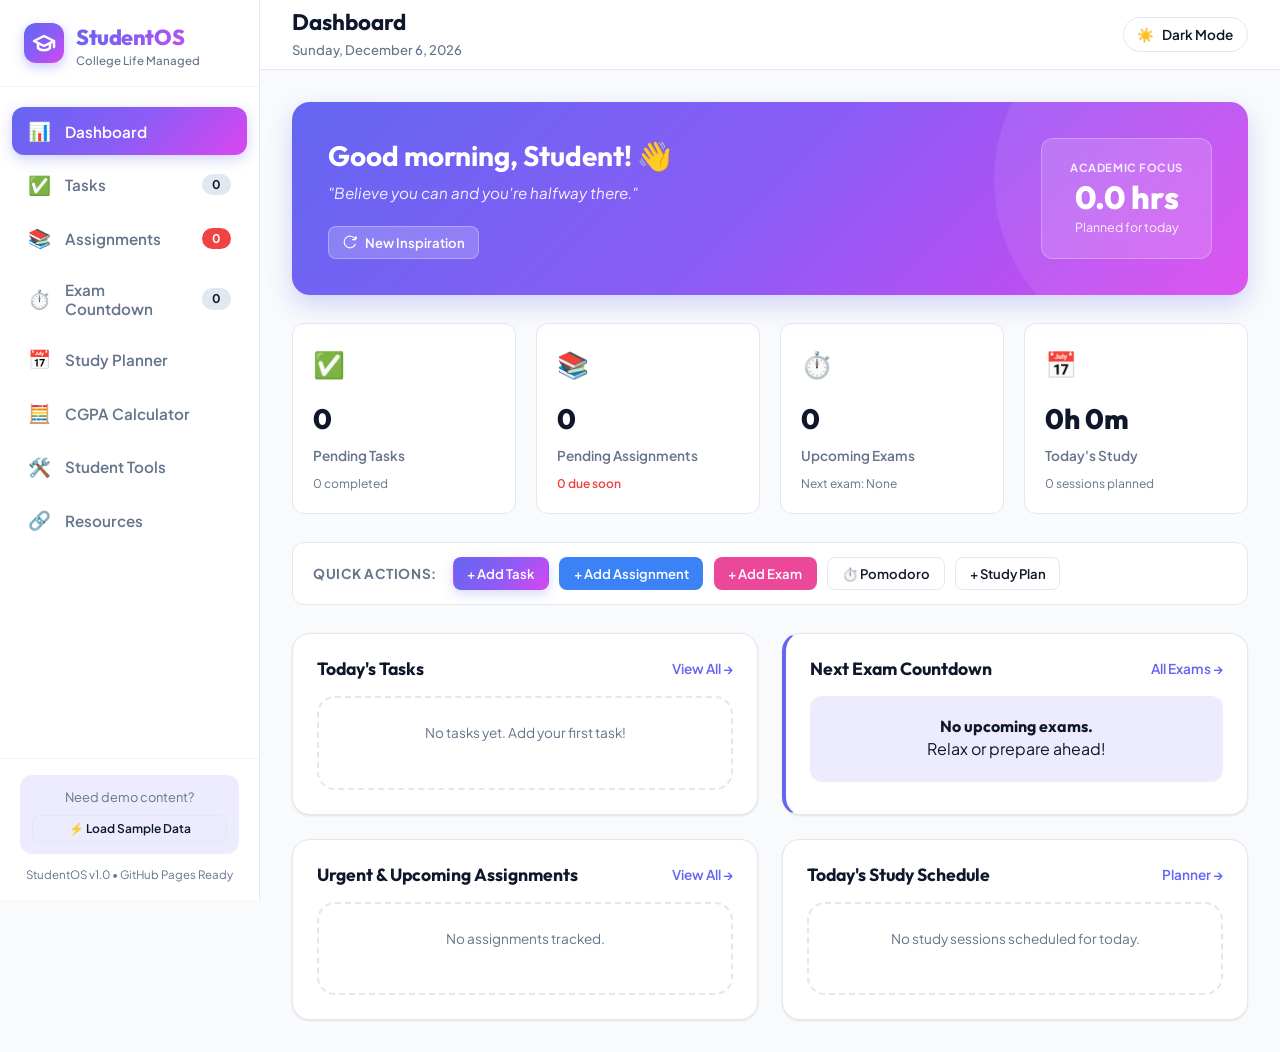
==== index.html @ 9b98b6c8 "Initial commit of StudentOS static app" ====
<!DOCTYPE html>
<html lang="en" data-theme="light">
<head>
  <meta charset="UTF-8">
  <meta name="viewport" content="width=device-width, initial-scale=1.0">
  <title>StudentOS | Your college life, organized.</title>
  <meta name="description" content="StudentOS is a complete, 100% frontend student utility app to manage tasks, assignments, exams, study schedules, CGPA, notes, and study resources.">
  <!-- Google Fonts -->
  <link rel="preconnect" href="https://fonts.googleapis.com">
  <link rel="preconnect" href="https://fonts.gstatic.com" crossorigin>
  <link href="https://fonts.googleapis.com/css2?family=Plus+Jakarta+Sans:wght@400;500;600;700;800&family=Outfit:wght@500;600;700;800&display=swap" rel="stylesheet">
  <!-- Main Stylesheet -->
  <link rel="stylesheet" href="style.css">
</head>
<body>
  <div class="app-container">
    <!-- Sidebar Navigation -->
    <aside class="sidebar" id="sidebar">
      <div class="sidebar-header">
        <div class="brand">
          <div class="brand-icon">
            <svg width="24" height="24" viewBox="0 0 24 24" fill="none" stroke="currentColor" stroke-width="2.5" stroke-linecap="round" stroke-linejoin="round">
              <path d="M22 10v6M2 10l10-5 10 5-10 5z"/>
              <path d="M6 12v5c3 3 9 3 12 0v-5"/>
            </svg>
          </div>
          <div class="brand-text">
            <span class="brand-name">StudentOS</span>
            <span class="brand-tagline">College Life Managed</span>
          </div>
        </div>
        <button class="mobile-close-btn" id="sidebarCloseBtn" aria-label="Close Sidebar">
          <svg width="20" height="20" viewBox="0 0 24 24" fill="none" stroke="currentColor" stroke-width="2">
            <line x1="18" y1="6" x2="6" y2="18"></line>
            <line x1="6" y1="6" x2="18" y2="18"></line>
          </svg>
        </button>
      </div>

      <nav class="sidebar-nav">
        <ul>
          <li>
            <button class="nav-item active" data-view="dashboard">
              <span class="nav-icon">📊</span>
              <span class="nav-label">Dashboard</span>
            </button>
          </li>
          <li>
            <button class="nav-item" data-view="tasks">
              <span class="nav-icon">✅</span>
              <span class="nav-label">Tasks</span>
              <span class="badge nav-badge" id="navTaskBadge">0</span>
            </button>
          </li>
          <li>
            <button class="nav-item" data-view="assignments">
              <span class="nav-icon">📚</span>
              <span class="nav-label">Assignments</span>
              <span class="badge nav-badge alert" id="navAssignmentBadge">0</span>
            </button>
          </li>
          <li>
            <button class="nav-item" data-view="exams">
              <span class="nav-icon">⏱️</span>
              <span class="nav-label">Exam Countdown</span>
              <span class="badge nav-badge" id="navExamBadge">0</span>
            </button>
          </li>
          <li>
            <button class="nav-item" data-view="planner">
              <span class="nav-icon">📅</span>
              <span class="nav-label">Study Planner</span>
            </button>
          </li>
          <li>
            <button class="nav-item" data-view="cgpa">
              <span class="nav-icon">🧮</span>
              <span class="nav-label">CGPA Calculator</span>
            </button>
          </li>
          <li>
            <button class="nav-item" data-view="tools">
              <span class="nav-icon">🛠️</span>
              <span class="nav-label">Student Tools</span>
            </button>
          </li>
          <li>
            <button class="nav-item" data-view="resources">
              <span class="nav-icon">🔗</span>
              <span class="nav-label">Resources</span>
            </button>
          </li>
        </ul>
      </nav>

      <div class="sidebar-footer">
        <div class="sample-data-box">
          <span>Need demo content?</span>
          <button class="btn btn-xs btn-outline" id="loadDemoBtn">⚡ Load Sample Data</button>
        </div>
        <div class="app-version">
          <span>StudentOS v1.0 • GitHub Pages Ready</span>
        </div>
      </div>
    </aside>

    <!-- Main Content Area -->
    <div class="main-wrapper">
      <!-- Top Bar -->
      <header class="topbar">
        <div class="topbar-left">
          <button class="hamburger-btn" id="hamburgerBtn" aria-label="Open Navigation Menu">
            <svg width="24" height="24" viewBox="0 0 24 24" fill="none" stroke="currentColor" stroke-width="2">
              <line x1="3" y1="12" x2="21" y2="12"></line>
              <line x1="3" y1="6" x2="21" y2="6"></line>
              <line x1="3" y1="18" x2="21" y2="18"></line>
            </svg>
          </button>
          <div class="page-title-wrap">
            <h1 id="pageTitle">Dashboard</h1>
            <span class="today-date-badge" id="todayDateDisplay">October 7, 2026</span>
          </div>
        </div>

        <div class="topbar-right">
          <button class="theme-toggle-btn" id="themeToggleBtn" aria-label="Toggle Dark Mode" title="Toggle Dark/Light Mode">
            <span class="theme-icon sun-icon">☀️</span>
            <span class="theme-icon moon-icon">🌙</span>
            <span class="theme-text">Dark Mode</span>
          </button>
        </div>
      </header>

      <!-- View Containers -->
      <main class="content-body" id="contentBody">
        
        <!-- SECTION 1: DASHBOARD -->
        <section class="view-section active" id="view-dashboard">
          <!-- Welcome Hero Banner -->
          <div class="hero-banner">
            <div class="hero-content">
              <h2 id="greetingMessage">Welcome back, Student! 👋</h2>
              <p class="hero-quote" id="quoteDisplay">"Education is the most powerful weapon which you can use to change the world."</p>
              <div class="hero-actions">
                <button class="btn btn-sm btn-light-glass" id="nextQuoteBtn">
                  <svg width="14" height="14" viewBox="0 0 24 24" fill="none" stroke="currentColor" stroke-width="2"><path d="M21.5 2v6h-6M21.34 15.57a10 10 0 1 1-.57-8.38l5.67-5.67"/></svg>
                  New Inspiration
                </button>
              </div>
            </div>
            <div class="hero-illustration">
              <div class="hero-card-preview">
                <span class="hero-chip">Academic Focus</span>
                <span class="hero-stat-large" id="heroStudyHours">0.0 hrs</span>
                <span class="hero-subtext">Planned for today</span>
              </div>
            </div>
          </div>

          <!-- Quick Stats Cards -->
          <div class="stats-grid">
            <div class="stat-card" data-target="tasks">
              <div class="stat-icon icon-tasks">✅</div>
              <div class="stat-info">
                <span class="stat-value" id="statPendingTasks">0</span>
                <span class="stat-label">Pending Tasks</span>
              </div>
              <div class="stat-sub" id="statCompletedTasks">0 completed</div>
            </div>

            <div class="stat-card" data-target="assignments">
              <div class="stat-icon icon-assignments">📚</div>
              <div class="stat-info">
                <span class="stat-value" id="statUpcomingAssignments">0</span>
                <span class="stat-label">Pending Assignments</span>
              </div>
              <div class="stat-sub text-alert" id="statDueSoonAssignments">0 due soon</div>
            </div>

            <div class="stat-card" data-target="exams">
              <div class="stat-icon icon-exams">⏱️</div>
              <div class="stat-info">
                <span class="stat-value" id="statUpcomingExams">0</span>
                <span class="stat-label">Upcoming Exams</span>
              </div>
              <div class="stat-sub" id="statNextExamTime">Next exam: None</div>
            </div>

            <div class="stat-card" data-target="planner">
              <div class="stat-icon icon-study">📅</div>
              <div class="stat-info">
                <span class="stat-value" id="statTodayStudyHours">0h 0m</span>
                <span class="stat-label">Today's Study</span>
              </div>
              <div class="stat-sub" id="statSessionCount">0 sessions planned</div>
            </div>
          </div>

          <!-- Quick Actions Bar -->
          <div class="quick-actions-bar">
            <span class="quick-title">Quick Actions:</span>
            <div class="action-buttons-wrap">
              <button class="btn btn-sm btn-primary" onclick="openModal('taskModal')">+ Add Task</button>
              <button class="btn btn-sm btn-secondary" onclick="openModal('assignmentModal')">+ Add Assignment</button>
              <button class="btn btn-sm btn-accent" onclick="openModal('examModal')">+ Add Exam</button>
              <button class="btn btn-sm btn-outline" onclick="switchView('tools')">⏱️ Pomodoro</button>
              <button class="btn btn-sm btn-outline" onclick="switchView('planner')">+ Study Plan</button>
            </div>
          </div>

          <!-- Dashboard Grid -->
          <div class="dashboard-grid">
            <!-- Left Column: Tasks & Assignments -->
            <div class="dashboard-col">
              <!-- Today's Tasks Widget -->
              <div class="card widget-card">
                <div class="card-header">
                  <h3 class="card-title">Today's Tasks</h3>
                  <button class="btn btn-link" onclick="switchView('tasks')">View All →</button>
                </div>
                <div class="card-body">
                  <div class="dash-task-list" id="dashTaskList">
                    <!-- Dynamic -->
                  </div>
                </div>
              </div>

              <!-- Urgent Assignments Widget -->
              <div class="card widget-card">
                <div class="card-header">
                  <h3 class="card-title">Urgent & Upcoming Assignments</h3>
                  <button class="btn btn-link" onclick="switchView('assignments')">View All →</button>
                </div>
                <div class="card-body">
                  <div class="dash-assignment-list" id="dashAssignmentList">
                    <!-- Dynamic -->
                  </div>
                </div>
              </div>
            </div>

            <!-- Right Column: Exams Countdown & Study Schedule -->
            <div class="dashboard-col">
              <!-- Nearest Exam Countdown Widget -->
              <div class="card widget-card highlight-card">
                <div class="card-header">
                  <h3 class="card-title">Next Exam Countdown</h3>
                  <button class="btn btn-link" onclick="switchView('exams')">All Exams →</button>
                </div>
                <div class="card-body">
                  <div id="dashExamCountdownBox" class="dash-countdown-box">
                    <!-- Dynamic -->
                  </div>
                </div>
              </div>

              <!-- Today's Study Timeline Widget -->
              <div class="card widget-card">
                <div class="card-header">
                  <h3 class="card-title">Today's Study Schedule</h3>
                  <button class="btn btn-link" onclick="switchView('planner')">Planner →</button>
                </div>
                <div class="card-body">
                  <div class="dash-planner-list" id="dashPlannerList">
                    <!-- Dynamic -->
                  </div>
                </div>
              </div>
            </div>
          </div>
        </section>


        <!-- SECTION 2: TASK MANAGER -->
        <section class="view-section" id="view-tasks">
          <div class="section-header">
            <div>
              <h2>Task Manager</h2>
              <p class="section-subtitle">Organize and check off your everyday academic duties</p>
            </div>
            <button class="btn btn-primary" onclick="openModal('taskModal')">+ Add New Task</button>
          </div>

          <!-- Controls & Filters -->
          <div class="filter-bar card">
            <div class="filter-group">
              <label>Filter Status:</label>
              <div class="pill-filters" id="taskStatusFilters">
                <button class="filter-btn active" data-filter="all">All</button>
                <button class="filter-btn" data-filter="pending">Pending</button>
                <button class="filter-btn" data-filter="completed">Completed</button>
              </div>
            </div>
            <div class="filter-group">
              <input type="text" id="taskSearchInput" class="form-control" placeholder="Search tasks or subjects...">
            </div>
          </div>

          <!-- Tasks List Container -->
          <div class="tasks-container grid-list" id="tasksList">
            <!-- Dynamic Task Cards -->
          </div>
        </section>


        <!-- SECTION 3: ASSIGNMENT TRACKER -->
        <section class="view-section" id="view-assignments">
          <div class="section-header">
            <div>
              <h2>Assignment Tracker</h2>
              <p class="section-subtitle">Keep track of course projects, lab reports, and homework deadlines</p>
            </div>
            <button class="btn btn-primary" onclick="openModal('assignmentModal')">+ Add Assignment</button>
          </div>

          <!-- Filters -->
          <div class="filter-bar card">
            <div class="filter-group">
              <label>Filter:</label>
              <div class="pill-filters" id="assignmentFilters">
                <button class="filter-btn active" data-filter="all">All</button>
                <button class="filter-btn" data-filter="pending">Pending</button>
                <button class="filter-btn" data-filter="submitted">Submitted</button>
                <button class="filter-btn" data-filter="duesoon">⚡ Due Soon</button>
              </div>
            </div>
          </div>

          <!-- Assignment Cards Container -->
          <div class="assignments-container grid-cards" id="assignmentsList">
            <!-- Dynamic Assignment Cards -->
          </div>
        </section>


        <!-- SECTION 4: EXAM COUNTDOWN -->
        <section class="view-section" id="view-exams">
          <div class="section-header">
            <div>
              <h2>Exam Countdown</h2>
              <p class="section-subtitle">Never miss a test or exam. Live countdowns sorted by nearest date.</p>
            </div>
            <button class="btn btn-primary" onclick="openModal('examModal')">+ Add Exam</button>
          </div>

          <div class="exams-container grid-cards" id="examsList">
            <!-- Dynamic Exam Cards -->
          </div>
        </section>


        <!-- SECTION 5: STUDY PLANNER -->
        <section class="view-section" id="view-planner">
          <div class="section-header">
            <div>
              <h2>Daily Study Planner</h2>
              <p class="section-subtitle">Schedule your daily revision slots and track planned study hours</p>
            </div>
            <button class="btn btn-primary" onclick="openModal('plannerModal')">+ Add Study Session</button>
          </div>

          <!-- Planner Date & Hours Header -->
          <div class="planner-summary-card card">
            <div class="planner-summary-item">
              <span class="summary-label">Target Date:</span>
              <input type="date" id="plannerDateFilter" class="form-control date-picker-input">
            </div>
            <div class="planner-summary-item">
              <span class="summary-label">Today's Planned Study:</span>
              <span class="summary-value highlight-badge" id="plannedHoursDisplay">0.0 Hours</span>
            </div>
          </div>

          <!-- Timeline Container -->
          <div class="card timeline-card">
            <div class="timeline" id="plannerTimeline">
              <!-- Dynamic Study Session Items -->
            </div>
          </div>
        </section>


        <!-- SECTION 6: CGPA CALCULATOR -->
        <section class="view-section" id="view-cgpa">
          <div class="section-header">
            <div>
              <h2>CGPA & GPA Calculator</h2>
              <p class="section-subtitle">Calculate grade points, semester GPA, and cumulative CGPA</p>
            </div>
            <div class="header-actions">
              <button class="btn btn-outline" id="resetCgpaBtn">Reset All</button>
              <button class="btn btn-primary" id="addCourseBtn">+ Add Subject</button>
            </div>
          </div>

          <div class="cgpa-layout">
            <!-- Courses Table Card -->
            <div class="card cgpa-table-card">
              <div class="card-header flex-between">
                <h3>Course Grades & Credits</h3>
                <div class="grading-scale-select">
                  <label for="gradeScaleSelect">Grading System:</label>
                  <select id="gradeScaleSelect" class="form-control form-control-sm">
                    <option value="10">10-Point Scale (O=10, A+=9, A=8, B+=7...)</option>
                    <option value="4">4.0 Scale (A=4, B=3, C=2, D=1, F=0)</option>
                  </select>
                </div>
              </div>
              <div class="table-responsive">
                <table class="cgpa-table" id="cgpaTable">
                  <thead>
                    <tr>
                      <th>Subject / Course Title</th>
                      <th style="width: 120px;">Credits</th>
                      <th style="width: 140px;">Grade</th>
                      <th style="width: 120px;">Grade Points</th>
                      <th style="width: 70px;">Action</th>
                    </tr>
                  </thead>
                  <tbody id="cgpaTableBody">
                    <!-- Dynamic Rows -->
                  </tbody>
                </table>
              </div>
            </div>

            <!-- CGPA Summary Card -->
            <div class="card cgpa-summary-card">
              <h3 class="card-title">Academic Standing</h3>
              
              <div class="cgpa-circle-display">
                <div class="cgpa-val" id="cgpaResultValue">0.00</div>
                <div class="cgpa-scale-text" id="cgpaScaleText">out of 10.0</div>
              </div>

              <div class="cgpa-metrics">
                <div class="metric-box">
                  <span class="metric-label">Total Credits</span>
                  <span class="metric-val" id="cgpaTotalCredits">0</span>
                </div>
                <div class="metric-box">
                  <span class="metric-label">Total Points</span>
                  <span class="metric-val" id="cgpaTotalPoints">0</span>
                </div>
              </div>

              <div class="cgpa-honors" id="cgpaHonorsBadge">
                Status: Enter grades above
              </div>

              <div class="grade-legend">
                <span class="legend-title">Grade Key:</span>
                <p id="gradeLegendText">O: 10, A+: 9, A: 8, B+: 7, B: 6, C: 5, P: 4, F: 0</p>
              </div>
            </div>
          </div>
        </section>


        <!-- SECTION 7: USEFUL STUDENT TOOLS -->
        <section class="view-section" id="view-tools">
          <div class="section-header">
            <div>
              <h2>Useful Student Tools</h2>
              <p class="section-subtitle">Boost your focus and quick math with embedded study helpers</p>
            </div>
          </div>

          <!-- Tools Tabs -->
          <div class="tools-tab-nav">
            <button class="tool-tab-btn active" data-tool="pomodoro">⏱️ Pomodoro Timer</button>
            <button class="tool-tab-btn" data-tool="wordcounter">📝 Word Counter</button>
            <button class="tool-tab-btn" data-tool="calculator">🔢 Percentage Calculator</button>
            <button class="tool-tab-btn" data-tool="notes">📌 Quick Notes</button>
          </div>

          <!-- Tool Panel 1: Pomodoro Timer -->
          <div class="tool-panel active" id="tool-pomodoro">
            <div class="card pomodoro-card">
              <div class="pomodoro-header">
                <div class="pomo-mode-selector">
                  <button class="pomo-mode-btn active" data-mode="work">25m Study</button>
                  <button class="pomo-mode-btn" data-mode="shortBreak">5m Short Break</button>
                  <button class="pomo-mode-btn" data-mode="longBreak">15m Long Break</button>
                </div>
              </div>

              <div class="pomo-timer-display">
                <svg class="pomo-progress-ring" width="240" height="240">
                  <circle class="pomo-ring-bg" cx="120" cy="120" r="100" />
                  <circle class="pomo-ring-fill" id="pomoRingFill" cx="120" cy="120" r="100" />
                </svg>
                <div class="pomo-timer-text">
                  <span class="pomo-time" id="pomoTimeDisplay">25:00</span>
                  <span class="pomo-status-label" id="pomoStatusLabel">Time to focus!</span>
                </div>
              </div>

              <div class="pomo-controls">
                <button class="btn btn-lg btn-primary" id="pomoStartBtn">Start Focus</button>
                <button class="btn btn-lg btn-secondary" id="pomoPauseBtn" disabled>Pause</button>
                <button class="btn btn-lg btn-outline" id="pomoResetBtn">Reset</button>
              </div>

              <div class="pomo-stats">
                <span>Completed Focus Sessions Today: <strong id="pomoSessionsCount">0</strong></span>
              </div>
            </div>
          </div>

          <!-- Tool Panel 2: Word Counter -->
          <div class="tool-panel" id="tool-wordcounter">
            <div class="card wordcounter-card">
              <div class="card-header flex-between">
                <h3>Text & Word Counter</h3>
                <button class="btn btn-xs btn-outline" id="clearTextBtn">Clear Text</button>
              </div>
              <div class="card-body">
                <textarea id="wordCounterInput" class="form-control text-area-large" placeholder="Paste or type your essay, report, or notes here..."></textarea>
                
                <div class="word-stats-grid">
                  <div class="word-stat-box">
                    <span class="num" id="wcWords">0</span>
                    <span class="lbl">Words</span>
                  </div>
                  <div class="word-stat-box">
                    <span class="num" id="wcChars">0</span>
                    <span class="lbl">Characters</span>
                  </div>
                  <div class="word-stat-box">
                    <span class="num" id="wcCharsNoSpace">0</span>
                    <span class="lbl">Chars (no spaces)</span>
                  </div>
                  <div class="word-stat-box">
                    <span class="num" id="wcSentences">0</span>
                    <span class="lbl">Sentences</span>
                  </div>
                  <div class="word-stat-box">
                    <span class="num" id="wcReadingTime">0 min</span>
                    <span class="lbl">Reading Time</span>
                  </div>
                </div>
              </div>
            </div>
          </div>

          <!-- Tool Panel 3: Percentage Calculator -->
          <div class="tool-panel" id="tool-calculator">
            <div class="grid-cards two-col">
              <!-- Marks % Card -->
              <div class="card">
                <h3>Marks Percentage Calculator</h3>
                <p class="text-muted mb-3">Calculate exam scores & grade percentages</p>
                <div class="form-group">
                  <label>Marks Obtained:</label>
                  <input type="number" id="calcMarksObtained" class="form-control" placeholder="e.g. 85">
                </div>
                <div class="form-group">
                  <label>Maximum Marks:</label>
                  <input type="number" id="calcMarksMax" class="form-control" placeholder="e.g. 100">
                </div>
                <div class="calc-result-box" id="calcMarksResult">
                  Percentage: <strong>0.00%</strong>
                </div>
              </div>

              <!-- Simple % of Value -->
              <div class="card">
                <h3>Percentage of a Number</h3>
                <p class="text-muted mb-3">Calculate X% of Y</p>
                <div class="form-group">
                  <label>What is (Percentage %):</label>
                  <input type="number" id="calcSimplePct" class="form-control" placeholder="e.g. 15">
                </div>
                <div class="form-group">
                  <label>Of (Total Value):</label>
                  <input type="number" id="calcSimpleTotal" class="form-control" placeholder="e.g. 200">
                </div>
                <div class="calc-result-box" id="calcSimpleResult">
                  Result: <strong>0.00</strong>
                </div>
              </div>
            </div>
          </div>

          <!-- Tool Panel 4: Quick Notes -->
          <div class="tool-panel" id="tool-notes">
            <div class="section-header">
              <div>
                <h3>Quick Notes</h3>
                <p class="text-muted">Sticky notes auto-saved to LocalStorage</p>
              </div>
              <button class="btn btn-primary" id="addNoteBtn">+ New Note</button>
            </div>
            <div class="notes-grid" id="notesContainer">
              <!-- Dynamic Sticky Notes -->
            </div>
          </div>
        </section>


        <!-- SECTION 8: RESOURCES -->
        <section class="view-section" id="view-resources">
          <div class="section-header">
            <div>
              <h2>Study Resources & Links</h2>
              <p class="section-subtitle">Save textbook links, drive folders, slide decks, and reference sites</p>
            </div>
            <button class="btn btn-primary" onclick="openModal('resourceModal')">+ Save Resource</button>
          </div>

          <div class="resources-container grid-cards" id="resourcesList">
            <!-- Dynamic Resource Cards -->
          </div>
        </section>

      </main>
    </div>
  </div>


  <!-- MODALS -->

  <!-- Modal 1: Add Task -->
  <div class="modal-overlay" id="taskModal">
    <div class="modal-content">
      <div class="modal-header">
        <h3 id="taskModalTitle">Add New Task</h3>
        <button class="modal-close-btn" onclick="closeModal('taskModal')">&times;</button>
      </div>
      <form id="taskForm">
        <input type="hidden" id="taskId">
        <div class="form-group">
          <label for="taskTitle">Task Title *</label>
          <input type="text" id="taskTitle" class="form-control" placeholder="e.g. Read Chapter 4 of Physics" required>
        </div>
        <div class="form-group">
          <label for="taskSubject">Subject / Course *</label>
          <input type="text" id="taskSubject" class="form-control" placeholder="e.g. Physics 101" required>
        </div>
        <div class="form-row">
          <div class="form-group col">
            <label for="taskPriority">Priority</label>
            <select id="taskPriority" class="form-control">
              <option value="Low">Low</option>
              <option value="Medium" selected>Medium</option>
              <option value="High">High</option>
            </select>
          </div>
          <div class="form-group col">
            <label for="taskDueDate">Due Date *</label>
            <input type="date" id="taskDueDate" class="form-control" required>
          </div>
        </div>
        <div class="modal-footer">
          <button type="button" class="btn btn-outline" onclick="closeModal('taskModal')">Cancel</button>
          <button type="submit" class="btn btn-primary">Save Task</button>
        </div>
      </form>
    </div>
  </div>

  <!-- Modal 2: Add Assignment -->
  <div class="modal-overlay" id="assignmentModal">
    <div class="modal-content">
      <div class="modal-header">
        <h3>Add Assignment</h3>
        <button class="modal-close-btn" onclick="closeModal('assignmentModal')">&times;</button>
      </div>
      <form id="assignmentForm">
        <div class="form-group">
          <label for="assignTitle">Assignment Title *</label>
          <input type="text" id="assignTitle" class="form-control" placeholder="e.g. Machine Learning Lab Report 2" required>
        </div>
        <div class="form-group">
          <label for="assignSubject">Subject *</label>
          <input type="text" id="assignSubject" class="form-control" placeholder="e.g. Computer Science" required>
        </div>
        <div class="form-row">
          <div class="form-group col">
            <label for="assignDeadline">Deadline Date & Time *</label>
            <input type="datetime-local" id="assignDeadline" class="form-control" required>
          </div>
          <div class="form-group col">
            <label for="assignStatus">Initial Status</label>
            <select id="assignStatus" class="form-control">
              <option value="Pending">Pending</option>
              <option value="Submitted">Submitted</option>
            </select>
          </div>
        </div>
        <div class="modal-footer">
          <button type="button" class="btn btn-outline" onclick="closeModal('assignmentModal')">Cancel</button>
          <button type="submit" class="btn btn-primary">Save Assignment</button>
        </div>
      </form>
    </div>
  </div>

  <!-- Modal 3: Add Exam -->
  <div class="modal-overlay" id="examModal">
    <div class="modal-content">
      <div class="modal-header">
        <h3>Add Exam</h3>
        <button class="modal-close-btn" onclick="closeModal('examModal')">&times;</button>
      </div>
      <form id="examForm">
        <div class="form-group">
          <label for="examSubject">Subject / Course Name *</label>
          <input type="text" id="examSubject" class="form-control" placeholder="e.g. Data Structures & Algorithms" required>
        </div>
        <div class="form-group">
          <label for="examTitle">Exam Type / Title</label>
          <input type="text" id="examTitle" class="form-control" placeholder="e.g. Midterm Exam / Final Assessment">
        </div>
        <div class="form-row">
          <div class="form-group col">
            <label for="examDate">Exam Date *</label>
            <input type="date" id="examDate" class="form-control" required>
          </div>
          <div class="form-group col">
            <label for="examTime">Exam Time *</label>
            <input type="time" id="examTime" class="form-control" required>
          </div>
        </div>
        <div class="modal-footer">
          <button type="button" class="btn btn-outline" onclick="closeModal('examModal')">Cancel</button>
          <button type="submit" class="btn btn-primary">Save Exam</button>
        </div>
      </form>
    </div>
  </div>

  <!-- Modal 4: Add Study Session -->
  <div class="modal-overlay" id="plannerModal">
    <div class="modal-content">
      <div class="modal-header">
        <h3>Add Study Plan Session</h3>
        <button class="modal-close-btn" onclick="closeModal('plannerModal')">&times;</button>
      </div>
      <form id="plannerForm">
        <div class="form-group">
          <label for="planSubject">Subject *</label>
          <input type="text" id="planSubject" class="form-control" placeholder="e.g. Organic Chemistry" required>
        </div>
        <div class="form-group">
          <label for="planTopic">Topic / Goal *</label>
          <input type="text" id="planTopic" class="form-control" placeholder="e.g. Practice Reaction Mechanisms & Ch 3" required>
        </div>
        <div class="form-row">
          <div class="form-group col">
            <label for="planStartTime">Start Time *</label>
            <input type="time" id="planStartTime" class="form-control" required>
          </div>
          <div class="form-group col">
            <label for="planEndTime">End Time *</label>
            <input type="time" id="planEndTime" class="form-control" required>
          </div>
        </div>
        <div class="modal-footer">
          <button type="button" class="btn btn-outline" onclick="closeModal('plannerModal')">Cancel</button>
          <button type="submit" class="btn btn-primary">Add Session</button>
        </div>
      </form>
    </div>
  </div>

  <!-- Modal 5: Add Resource Link -->
  <div class="modal-overlay" id="resourceModal">
    <div class="modal-content">
      <div class="modal-header">
        <h3>Save Study Resource Link</h3>
        <button class="modal-close-btn" onclick="closeModal('resourceModal')">&times;</button>
      </div>
      <form id="resourceForm">
        <div class="form-group">
          <label for="resName">Resource Name *</label>
          <input type="text" id="resName" class="form-control" placeholder="e.g. MIT OpenCourseware Calculus Slides" required>
        </div>
        <div class="form-group">
          <label for="resSubject">Subject *</label>
          <input type="text" id="resSubject" class="form-control" placeholder="e.g. Mathematics" required>
        </div>
        <div class="form-group">
          <label for="resUrl">Resource URL *</label>
          <input type="url" id="resUrl" class="form-control" placeholder="https://..." required>
        </div>
        <div class="modal-footer">
          <button type="button" class="btn btn-outline" onclick="closeModal('resourceModal')">Cancel</button>
          <button type="submit" class="btn btn-primary">Save Link</button>
        </div>
      </form>
    </div>
  </div>

  <!-- Toast Notification Container -->
  <div class="toast-container" id="toastContainer"></div>

  <!-- Main Script -->
  <script src="script.js"></script>
</body>
</html>
---- style.css ----
/* ==========================================================================
   StudentOS Design System & Master Stylesheet
   Theme: Modern Indigo/Violet Accent with Sleek Dark/Light Mode
   ========================================================================== */

/* --------------------------------------------------------------------------
   1. CSS Custom Properties / Theme Tokens
   -------------------------------------------------------------------------- */
:root {
  /* Brand Palette */
  --primary: #6366f1;
  --primary-hover: #4f46e5;
  --primary-light: rgba(99, 102, 241, 0.12);
  --secondary: #8b5cf6;
  --accent: #ec4899;
  --gradient-brand: linear-gradient(135deg, #6366f1 0%, #8b5cf6 50%, #d946ef 100%);
  --gradient-glass: linear-gradient(135deg, rgba(255, 255, 255, 0.8) 0%, rgba(255, 255, 255, 0.4) 100%);

  /* Light Mode Colors */
  --bg-app: #f8fafc;
  --bg-sidebar: #ffffff;
  --bg-surface: #ffffff;
  --bg-surface-hover: #f1f5f9;
  --bg-card: #ffffff;
  --bg-card-subtle: #f8fafc;
  --text-main: #0f172a;
  --text-muted: #64748b;
  --text-inverse: #ffffff;
  --border-color: #e2e8f0;
  --border-light: #f1f5f9;
  --shadow-sm: 0 1px 3px rgba(15, 23, 42, 0.06), 0 1px 2px rgba(15, 23, 42, 0.04);
  --shadow-md: 0 4px 6px -1px rgba(15, 23, 42, 0.08), 0 2px 4px -1px rgba(15, 23, 42, 0.04);
  --shadow-lg: 0 10px 15px -3px rgba(15, 23, 42, 0.1), 0 4px 6px -2px rgba(15, 23, 42, 0.05);

  /* Status Colors */
  --success: #10b981;
  --success-bg: rgba(16, 185, 129, 0.12);
  --warning: #f59e0b;
  --warning-bg: rgba(245, 158, 11, 0.12);
  --danger: #ef4444;
  --danger-bg: rgba(239, 68, 68, 0.12);
  --info: #3b82f6;
  --info-bg: rgba(59, 130, 246, 0.12);

  /* Layout Constants */
  --sidebar-width: 260px;
  --topbar-height: 70px;
  --radius-sm: 8px;
  --radius-md: 12px;
  --radius-lg: 18px;
  --radius-full: 9999px;
  --transition-fast: 0.2s cubic-bezier(0.4, 0, 0.2, 1);
  --transition-normal: 0.3s cubic-bezier(0.4, 0, 0.2, 1);
}

/* Dark Mode Tokens */
[data-theme="dark"] {
  --bg-app: #0f172a;
  --bg-sidebar: #1e293b;
  --bg-surface: #1e293b;
  --bg-surface-hover: #334155;
  --bg-card: #1e293b;
  --bg-card-subtle: #0f172a;
  --text-main: #f8fafc;
  --text-muted: #94a3b8;
  --border-color: #334155;
  --border-light: #1e293b;
  --shadow-sm: 0 1px 3px rgba(0, 0, 0, 0.3);
  --shadow-md: 0 4px 6px rgba(0, 0, 0, 0.4);
  --shadow-lg: 0 10px 15px rgba(0, 0, 0, 0.5);
  --gradient-glass: linear-gradient(135deg, rgba(30, 41, 59, 0.8) 0%, rgba(30, 41, 59, 0.4) 100%);
}

/* --------------------------------------------------------------------------
   2. Base & Reset
   -------------------------------------------------------------------------- */
*, *::before, *::after {
  box-sizing: border-box;
  margin: 0;
  padding: 0;
}

body {
  font-family: 'Plus Jakarta Sans', -apple-system, BlinkMacSystemFont, "Segoe UI", Roboto, sans-serif;
  background-color: var(--bg-app);
  color: var(--text-main);
  line-height: 1.6;
  min-height: 100vh;
  overflow-x: hidden;
  transition: background-color var(--transition-fast), color var(--transition-fast);
}

h1, h2, h3, h4, h5, h6 {
  font-family: 'Outfit', sans-serif;
  font-weight: 700;
  color: var(--text-main);
  line-height: 1.25;
}

a {
  color: var(--primary);
  text-decoration: none;
}

button, input, select, textarea {
  font-family: inherit;
  font-size: inherit;
}

ul {
  list-style: none;
}

/* Custom Scrollbar */
::-webkit-scrollbar {
  width: 6px;
  height: 6px;
}
::-webkit-scrollbar-track {
  background: transparent;
}
::-webkit-scrollbar-thumb {
  background: var(--text-muted);
  border-radius: var(--radius-full);
  opacity: 0.3;
}
::-webkit-scrollbar-thumb:hover {
  background: var(--primary);
}

/* --------------------------------------------------------------------------
   3. Main Layout Structure
   -------------------------------------------------------------------------- */
.app-container {
  display: flex;
  min-height: 100vh;
}

/* Sidebar */
.sidebar {
  width: var(--sidebar-width);
  background-color: var(--bg-sidebar);
  border-right: 1px solid var(--border-color);
  display: flex;
  flex-direction: column;
  position: fixed;
  top: 0;
  bottom: 0;
  left: 0;
  z-index: 100;
  transition: transform var(--transition-normal), background-color var(--transition-fast);
}

.sidebar-header {
  padding: 1.25rem 1.5rem;
  display: flex;
  align-items: center;
  justify-content: space-between;
  border-bottom: 1px solid var(--border-light);
}

.brand {
  display: flex;
  align-items: center;
  gap: 0.75rem;
}

.brand-icon {
  width: 40px;
  height: 40px;
  border-radius: var(--radius-md);
  background: var(--gradient-brand);
  color: #fff;
  display: flex;
  align-items: center;
  justify-content: center;
  box-shadow: 0 4px 12px rgba(99, 102, 241, 0.35);
}

.brand-name {
  font-family: 'Outfit', sans-serif;
  font-size: 1.35rem;
  font-weight: 800;
  display: block;
  letter-spacing: -0.02em;
  background: var(--gradient-brand);
  -webkit-background-clip: text;
  -webkit-text-fill-color: transparent;
}

.brand-tagline {
  font-size: 0.72rem;
  color: var(--text-muted);
  font-weight: 500;
  display: block;
  line-height: 1;
}

.mobile-close-btn {
  display: none;
  background: none;
  border: none;
  color: var(--text-muted);
  cursor: pointer;
}

/* Navigation Links */
.sidebar-nav {
  padding: 1.25rem 0.75rem;
  flex: 1;
  overflow-y: auto;
}

.sidebar-nav ul {
  display: flex;
  flex-direction: column;
  gap: 0.35rem;
}

.nav-item {
  width: 100%;
  display: flex;
  align-items: center;
  gap: 0.85rem;
  padding: 0.75rem 1rem;
  border: none;
  background: transparent;
  color: var(--text-muted);
  border-radius: var(--radius-md);
  font-weight: 600;
  font-size: 0.95rem;
  cursor: pointer;
  transition: all var(--transition-fast);
  text-align: left;
}

.nav-item:hover {
  background-color: var(--bg-surface-hover);
  color: var(--text-main);
}

.nav-item.active {
  background: var(--gradient-brand);
  color: #ffffff;
  box-shadow: 0 4px 14px rgba(99, 102, 241, 0.3);
}

.nav-icon {
  font-size: 1.15rem;
}

.nav-label {
  flex: 1;
}

.nav-badge {
  font-size: 0.75rem;
  padding: 0.15rem 0.5rem;
  border-radius: var(--radius-full);
  background: rgba(255, 255, 255, 0.2);
  color: inherit;
}

.nav-item:not(.active) .nav-badge {
  background: var(--border-color);
  color: var(--text-main);
}

.nav-badge.alert {
  background: var(--danger) !important;
  color: #fff !important;
}

.sidebar-footer {
  padding: 1rem 1.25rem;
  border-top: 1px solid var(--border-light);
  display: flex;
  flex-direction: column;
  gap: 0.75rem;
}

.sample-data-box {
  background: var(--primary-light);
  padding: 0.75rem;
  border-radius: var(--radius-md);
  text-align: center;
  display: flex;
  flex-direction: column;
  gap: 0.5rem;
  font-size: 0.8rem;
  color: var(--text-muted);
}

.app-version {
  font-size: 0.72rem;
  color: var(--text-muted);
  text-align: center;
}

/* Main Content Wrapper */
.main-wrapper {
  margin-left: var(--sidebar-width);
  flex: 1;
  display: flex;
  flex-direction: column;
  min-width: 0;
  transition: margin-left var(--transition-normal);
}

/* Topbar */
.topbar {
  height: var(--topbar-height);
  background: var(--bg-surface);
  border-bottom: 1px solid var(--border-color);
  display: flex;
  align-items: center;
  justify-content: space-between;
  padding: 0 2rem;
  position: sticky;
  top: 0;
  z-index: 90;
  backdrop-filter: blur(10px);
}

.topbar-left {
  display: flex;
  align-items: center;
  gap: 1rem;
}

.hamburger-btn {
  display: none;
  background: none;
  border: none;
  color: var(--text-main);
  cursor: pointer;
}

.page-title-wrap h1 {
  font-size: 1.4rem;
}

.today-date-badge {
  font-size: 0.82rem;
  color: var(--text-muted);
  font-weight: 500;
}

.topbar-right {
  display: flex;
  align-items: center;
  gap: 1rem;
}

.theme-toggle-btn {
  display: flex;
  align-items: center;
  gap: 0.5rem;
  padding: 0.5rem 0.85rem;
  border: 1px solid var(--border-color);
  background: var(--bg-surface);
  color: var(--text-main);
  border-radius: var(--radius-full);
  cursor: pointer;
  font-size: 0.85rem;
  font-weight: 600;
  transition: all var(--transition-fast);
}

.theme-toggle-btn:hover {
  background: var(--bg-surface-hover);
  border-color: var(--primary);
}

[data-theme="light"] .moon-icon { display: none; }
[data-theme="dark"] .sun-icon { display: none; }

/* View Container */
.content-body {
  padding: 2rem;
  flex: 1;
  max-width: 1300px;
  width: 100%;
  margin: 0 auto;
}

.view-section {
  display: none;
  animation: fadeIn 0.3s ease-in-out;
}

.view-section.active {
  display: block;
}

@keyframes fadeIn {
  from { opacity: 0; transform: translateY(6px); }
  to { opacity: 1; transform: translateY(0); }
}

.section-header {
  display: flex;
  align-items: center;
  justify-content: space-between;
  margin-bottom: 1.5rem;
  flex-wrap: wrap;
  gap: 1rem;
}

.section-subtitle {
  font-size: 0.9rem;
  color: var(--text-muted);
  margin-top: 0.2rem;
}

/* --------------------------------------------------------------------------
   4. UI Components (Cards, Buttons, Inputs, Badges)
   -------------------------------------------------------------------------- */
.card {
  background: var(--bg-card);
  border: 1px solid var(--border-color);
  border-radius: var(--radius-lg);
  padding: 1.5rem;
  box-shadow: var(--shadow-sm);
  transition: transform var(--transition-fast), box-shadow var(--transition-fast), border-color var(--transition-fast);
}

.card:hover {
  box-shadow: var(--shadow-md);
}

.card-header {
  display: flex;
  align-items: center;
  justify-content: space-between;
  margin-bottom: 1rem;
}

.card-title {
  font-size: 1.1rem;
}

/* Buttons */
.btn {
  display: inline-flex;
  align-items: center;
  justify-content: center;
  gap: 0.5rem;
  padding: 0.65rem 1.2rem;
  border-radius: var(--radius-md);
  font-weight: 600;
  font-size: 0.9rem;
  cursor: pointer;
  border: 1px solid transparent;
  transition: all var(--transition-fast);
  white-space: nowrap;
}

.btn-primary {
  background: var(--gradient-brand);
  color: #ffffff;
  box-shadow: 0 4px 12px rgba(99, 102, 241, 0.25);
}

.btn-primary:hover {
  opacity: 0.95;
  transform: translateY(-1px);
  box-shadow: 0 6px 16px rgba(99, 102, 241, 0.35);
}

.btn-secondary {
  background: var(--info);
  color: #ffffff;
}

.btn-secondary:hover {
  opacity: 0.9;
}

.btn-accent {
  background: var(--accent);
  color: #ffffff;
}

.btn-outline {
  background: transparent;
  border-color: var(--border-color);
  color: var(--text-main);
}

.btn-outline:hover {
  background: var(--bg-surface-hover);
  border-color: var(--primary);
}

.btn-light-glass {
  background: rgba(255, 255, 255, 0.2);
  backdrop-filter: blur(8px);
  color: #ffffff;
  border: 1px solid rgba(255, 255, 255, 0.3);
}

.btn-light-glass:hover {
  background: rgba(255, 255, 255, 0.3);
}

.btn-danger {
  background: var(--danger-bg);
  color: var(--danger);
  border: 1px solid rgba(239, 68, 68, 0.2);
}

.btn-danger:hover {
  background: var(--danger);
  color: #ffffff;
}

.btn-sm {
  padding: 0.45rem 0.85rem;
  font-size: 0.82rem;
  border-radius: var(--radius-sm);
}

.btn-xs {
  padding: 0.3rem 0.6rem;
  font-size: 0.75rem;
  border-radius: var(--radius-sm);
}

.btn-lg {
  padding: 0.85rem 1.6rem;
  font-size: 1rem;
}

.btn-link {
  background: none;
  border: none;
  color: var(--primary);
  padding: 0;
  font-size: 0.85rem;
  font-weight: 600;
  cursor: pointer;
}

.btn-link:hover {
  text-decoration: underline;
}

/* Inputs & Form Controls */
.form-group {
  display: flex;
  flex-direction: column;
  gap: 0.4rem;
  margin-bottom: 1.1rem;
}

.form-group label {
  font-size: 0.85rem;
  font-weight: 600;
  color: var(--text-main);
}

.form-control {
  width: 100%;
  padding: 0.65rem 0.9rem;
  border: 1px solid var(--border-color);
  background: var(--bg-card);
  color: var(--text-main);
  border-radius: var(--radius-md);
  font-size: 0.9rem;
  outline: none;
  transition: border-color var(--transition-fast), box-shadow var(--transition-fast);
}

.form-control:focus {
  border-color: var(--primary);
  box-shadow: 0 0 0 3px var(--primary-light);
}

.form-control-sm {
  padding: 0.4rem 0.7rem;
  font-size: 0.82rem;
}

.form-row {
  display: flex;
  gap: 1rem;
}

.form-row .col {
  flex: 1;
}

.text-area-large {
  min-height: 180px;
  resize: vertical;
}

/* Badges */
.badge {
  display: inline-flex;
  align-items: center;
  gap: 0.3rem;
  padding: 0.2rem 0.6rem;
  border-radius: var(--radius-full);
  font-size: 0.75rem;
  font-weight: 700;
  text-transform: uppercase;
  letter-spacing: 0.03em;
}

.badge-low { background: var(--info-bg); color: var(--info); }
.badge-medium { background: var(--warning-bg); color: var(--warning); }
.badge-high { background: var(--danger-bg); color: var(--danger); }

.badge-success { background: var(--success-bg); color: var(--success); }
.badge-pending { background: var(--warning-bg); color: var(--warning); }
.badge-alert { background: var(--danger-bg); color: var(--danger); }

/* Filter Bar */
.filter-bar {
  display: flex;
  align-items: center;
  justify-content: space-between;
  gap: 1rem;
  margin-bottom: 1.5rem;
  flex-wrap: wrap;
}

.filter-group {
  display: flex;
  align-items: center;
  gap: 0.75rem;
}

.filter-group label {
  font-size: 0.85rem;
  font-weight: 600;
  color: var(--text-muted);
}

.pill-filters {
  display: flex;
  gap: 0.35rem;
  background: var(--bg-app);
  padding: 0.25rem;
  border-radius: var(--radius-md);
  border: 1px solid var(--border-color);
}

.filter-btn {
  border: none;
  background: transparent;
  padding: 0.4rem 0.85rem;
  border-radius: var(--radius-sm);
  font-size: 0.82rem;
  font-weight: 600;
  color: var(--text-muted);
  cursor: pointer;
  transition: all var(--transition-fast);
}

.filter-btn.active {
  background: var(--bg-card);
  color: var(--primary);
  box-shadow: var(--shadow-sm);
}

/* Dynamic Card Grids */
.grid-cards {
  display: grid;
  grid-template-columns: repeat(auto-fill, minmax(300px, 1fr));
  gap: 1.25rem;
}

.grid-cards.two-col {
  grid-template-columns: repeat(auto-fill, minmax(340px, 1fr));
}

.grid-list {
  display: flex;
  flex-direction: column;
  gap: 0.85rem;
}

/* Empty State Component */
.empty-state {
  text-align: center;
  padding: 3rem 1.5rem;
  background: var(--bg-card);
  border: 2px dashed var(--border-color);
  border-radius: var(--radius-lg);
  color: var(--text-muted);
}

.empty-state-icon {
  font-size: 3rem;
  margin-bottom: 0.75rem;
}

.empty-state h4 {
  font-size: 1.1rem;
  margin-bottom: 0.3rem;
  color: var(--text-main);
}

.empty-state p {
  font-size: 0.85rem;
  max-width: 360px;
  margin: 0 auto 1.25rem;
}

/* --------------------------------------------------------------------------
   5. Dashboard Specific Components
   -------------------------------------------------------------------------- */
.hero-banner {
  background: var(--gradient-brand);
  border-radius: var(--radius-lg);
  padding: 2.25rem;
  color: #ffffff;
  display: flex;
  align-items: center;
  justify-content: space-between;
  margin-bottom: 1.75rem;
  box-shadow: 0 10px 25px rgba(99, 102, 241, 0.25);
  position: relative;
  overflow: hidden;
}

.hero-banner::after {
  content: '';
  position: absolute;
  top: -50%;
  right: -10%;
  width: 350px;
  height: 350px;
  background: rgba(255, 255, 255, 0.08);
  border-radius: 50%;
  pointer-events: none;
}

.hero-content {
  max-width: 600px;
  z-index: 1;
}

.hero-content h2 {
  color: #ffffff;
  font-size: 1.75rem;
  margin-bottom: 0.5rem;
}

.hero-quote {
  font-size: 0.95rem;
  opacity: 0.92;
  font-style: italic;
  margin-bottom: 1.25rem;
}

.hero-illustration {
  z-index: 1;
}

.hero-card-preview {
  background: rgba(255, 255, 255, 0.15);
  backdrop-filter: blur(12px);
  border: 1px solid rgba(255, 255, 255, 0.25);
  padding: 1.25rem 1.75rem;
  border-radius: var(--radius-md);
  text-align: center;
  display: flex;
  flex-direction: column;
  align-items: center;
}

.hero-chip {
  font-size: 0.7rem;
  text-transform: uppercase;
  letter-spacing: 0.05em;
  font-weight: 700;
  opacity: 0.85;
}

.hero-stat-large {
  font-family: 'Outfit', sans-serif;
  font-size: 2rem;
  font-weight: 800;
  line-height: 1.1;
  margin: 0.2rem 0;
}

.hero-subtext {
  font-size: 0.78rem;
  opacity: 0.9;
}

/* Stats Cards Grid */
.stats-grid {
  display: grid;
  grid-template-columns: repeat(auto-fit, minmax(220px, 1fr));
  gap: 1.25rem;
  margin-bottom: 1.75rem;
}

.stat-card {
  background: var(--bg-card);
  border: 1px solid var(--border-color);
  border-radius: var(--radius-md);
  padding: 1.25rem;
  display: flex;
  flex-direction: column;
  cursor: pointer;
  transition: transform var(--transition-fast), border-color var(--transition-fast), box-shadow var(--transition-fast);
}

.stat-card:hover {
  transform: translateY(-3px);
  border-color: var(--primary);
  box-shadow: var(--shadow-md);
}

.stat-icon {
  font-size: 1.6rem;
  margin-bottom: 0.75rem;
}

.stat-value {
  font-family: 'Outfit', sans-serif;
  font-size: 1.75rem;
  font-weight: 800;
  display: block;
}

.stat-label {
  font-size: 0.85rem;
  color: var(--text-muted);
  font-weight: 600;
}

.stat-sub {
  font-size: 0.75rem;
  color: var(--text-muted);
  margin-top: 0.4rem;
}

.stat-sub.text-alert {
  color: var(--danger);
  font-weight: 600;
}

/* Quick Actions Bar */
.quick-actions-bar {
  display: flex;
  align-items: center;
  gap: 1rem;
  margin-bottom: 1.75rem;
  background: var(--bg-card);
  padding: 0.85rem 1.25rem;
  border-radius: var(--radius-md);
  border: 1px solid var(--border-color);
  flex-wrap: wrap;
}

.quick-title {
  font-weight: 700;
  font-size: 0.85rem;
  color: var(--text-muted);
  text-transform: uppercase;
  letter-spacing: 0.04em;
}

.action-buttons-wrap {
  display: flex;
  gap: 0.65rem;
  flex-wrap: wrap;
}

/* Dashboard Columns Grid */
.dashboard-grid {
  display: grid;
  grid-template-columns: 1fr 1fr;
  gap: 1.5rem;
}

.dashboard-col {
  display: flex;
  flex-direction: column;
  gap: 1.5rem;
}

.widget-card {
  height: 100%;
  display: flex;
  flex-direction: column;
}

.widget-card .card-body {
  flex: 1;
}

/* Highlight Card */
.highlight-card {
  border-left: 4px solid var(--primary);
}

/* Dashboard List Items */
.dash-item {
  display: flex;
  align-items: center;
  justify-content: space-between;
  padding: 0.75rem 0;
  border-bottom: 1px solid var(--border-light);
}

.dash-item:last-child {
  border-bottom: none;
}

.dash-item-left {
  display: flex;
  align-items: center;
  gap: 0.75rem;
}

.dash-item-title {
  font-size: 0.9rem;
  font-weight: 600;
}

.dash-item-sub {
  font-size: 0.78rem;
  color: var(--text-muted);
}

/* Dash Exam Countdown Big Box */
.dash-countdown-box {
  background: var(--primary-light);
  border-radius: var(--radius-md);
  padding: 1.25rem;
  text-align: center;
}

.countdown-timer-large {
  font-family: 'Outfit', sans-serif;
  font-size: 1.6rem;
  font-weight: 800;
  color: var(--primary);
  margin: 0.4rem 0;
}

/* --------------------------------------------------------------------------
   6. Task Item Cards
   -------------------------------------------------------------------------- */
.task-item-card {
  background: var(--bg-card);
  border: 1px solid var(--border-color);
  border-radius: var(--radius-md);
  padding: 1rem 1.25rem;
  display: flex;
  align-items: center;
  justify-content: space-between;
  gap: 1rem;
  transition: all var(--transition-fast);
}

.task-item-card:hover {
  border-color: var(--primary);
}

.task-item-card.completed {
  opacity: 0.65;
  background: var(--bg-app);
}

.task-item-card.completed .task-title {
  text-decoration: line-through;
}

.task-left {
  display: flex;
  align-items: center;
  gap: 1rem;
}

.custom-checkbox {
  width: 22px;
  height: 22px;
  border-radius: 6px;
  border: 2px solid var(--border-color);
  display: flex;
  align-items: center;
  justify-content: center;
  cursor: pointer;
  transition: all var(--transition-fast);
  background: var(--bg-card);
  flex-shrink: 0;
}

.custom-checkbox:hover {
  border-color: var(--primary);
}

.task-item-card.completed .custom-checkbox {
  background: var(--success);
  border-color: var(--success);
  color: #ffffff;
}

.task-details {
  display: flex;
  flex-direction: column;
}

.task-title {
  font-weight: 600;
  font-size: 0.95rem;
}

.task-meta {
  display: flex;
  align-items: center;
  gap: 0.75rem;
  font-size: 0.78rem;
  color: var(--text-muted);
  margin-top: 0.2rem;
}

.task-right {
  display: flex;
  align-items: center;
  gap: 0.75rem;
}

/* --------------------------------------------------------------------------
   7. Assignment Cards
   -------------------------------------------------------------------------- */
.assignment-card {
  display: flex;
  flex-direction: column;
  justify-content: space-between;
  position: relative;
  border-left: 4px solid var(--primary);
}

.assignment-card.due-soon {
  border-left-color: var(--danger);
}

.assignment-card.submitted {
  border-left-color: var(--success);
  opacity: 0.8;
}

.assignment-header {
  display: flex;
  justify-content: space-between;
  align-items: flex-start;
  margin-bottom: 0.75rem;
}

.assignment-title {
  font-size: 1.05rem;
  font-weight: 700;
}

.assignment-subject {
  font-size: 0.82rem;
  color: var(--text-muted);
  font-weight: 600;
}

.assignment-footer {
  display: flex;
  align-items: center;
  justify-content: space-between;
  margin-top: 1.25rem;
  padding-top: 0.75rem;
  border-top: 1px solid var(--border-light);
}

.due-indicator {
  font-size: 0.78rem;
  font-weight: 600;
  display: flex;
  align-items: center;
  gap: 0.3rem;
}

.due-indicator.alert {
  color: var(--danger);
}

/* --------------------------------------------------------------------------
   8. Exam Countdown Cards
   -------------------------------------------------------------------------- */
.exam-card {
  text-align: center;
  background: var(--bg-card);
  border: 1px solid var(--border-color);
  border-radius: var(--radius-lg);
  padding: 1.5rem;
  display: flex;
  flex-direction: column;
  justify-content: space-between;
  position: relative;
  overflow: hidden;
}

.exam-subject-badge {
  font-size: 0.75rem;
  text-transform: uppercase;
  font-weight: 700;
  color: var(--primary);
  letter-spacing: 0.05em;
}

.exam-card-title {
  font-size: 1.2rem;
  margin: 0.3rem 0;
}

.exam-datetime {
  font-size: 0.82rem;
  color: var(--text-muted);
}

.exam-countdown-box {
  background: var(--bg-app);
  border-radius: var(--radius-md);
  padding: 1rem;
  margin: 1rem 0;
  border: 1px solid var(--border-color);
}

.countdown-digits {
  font-family: 'Outfit', sans-serif;
  font-size: 1.5rem;
  font-weight: 800;
  color: var(--text-main);
  letter-spacing: -0.02em;
}

.exam-card.urgent {
  border-color: var(--danger);
  box-shadow: 0 0 15px rgba(239, 68, 68, 0.15);
}

.exam-card.urgent .countdown-digits {
  color: var(--danger);
}

/* --------------------------------------------------------------------------
   9. Daily Study Planner Timeline
   -------------------------------------------------------------------------- */
.planner-summary-card {
  display: flex;
  align-items: center;
  justify-content: space-between;
  margin-bottom: 1.5rem;
  flex-wrap: wrap;
  gap: 1rem;
}

.planner-summary-item {
  display: flex;
  align-items: center;
  gap: 0.75rem;
}

.summary-label {
  font-weight: 600;
  font-size: 0.9rem;
  color: var(--text-muted);
}

.highlight-badge {
  font-family: 'Outfit', sans-serif;
  font-size: 1.25rem;
  font-weight: 800;
  color: var(--primary);
  background: var(--primary-light);
  padding: 0.2rem 0.8rem;
  border-radius: var(--radius-full);
}

.timeline {
  position: relative;
  padding-left: 2rem;
}

.timeline::before {
  content: '';
  position: absolute;
  top: 0;
  bottom: 0;
  left: 11px;
  width: 2px;
  background: var(--border-color);
}

.timeline-item {
  position: relative;
  margin-bottom: 1.5rem;
}

.timeline-item:last-child {
  margin-bottom: 0;
}

.timeline-dot {
  position: absolute;
  left: -2rem;
  top: 0.2rem;
  width: 24px;
  height: 24px;
  border-radius: 50%;
  background: var(--primary);
  border: 4px solid var(--bg-card);
  box-shadow: 0 0 0 2px var(--primary-light);
}

.timeline-content {
  background: var(--bg-app);
  border: 1px solid var(--border-color);
  border-radius: var(--radius-md);
  padding: 1rem 1.25rem;
  display: flex;
  align-items: center;
  justify-content: space-between;
}

.timeline-time {
  font-size: 0.8rem;
  font-weight: 700;
  color: var(--primary);
}

.timeline-subject {
  font-weight: 700;
  font-size: 0.95rem;
}

.timeline-topic {
  font-size: 0.85rem;
  color: var(--text-muted);
}

/* --------------------------------------------------------------------------
   10. CGPA Calculator Layout
   -------------------------------------------------------------------------- */
.cgpa-layout {
  display: grid;
  grid-template-columns: 2fr 1fr;
  gap: 1.5rem;
}

.cgpa-table-card {
  overflow-x: auto;
}

.cgpa-table {
  width: 100%;
  border-collapse: collapse;
  text-align: left;
}

.cgpa-table th, .cgpa-table td {
  padding: 0.85rem 0.75rem;
  border-bottom: 1px solid var(--border-color);
}

.cgpa-table th {
  font-size: 0.8rem;
  text-transform: uppercase;
  color: var(--text-muted);
  font-weight: 700;
  letter-spacing: 0.04em;
}

.cgpa-summary-card {
  text-align: center;
  display: flex;
  flex-direction: column;
  justify-content: space-between;
}

.cgpa-circle-display {
  width: 160px;
  height: 160px;
  border-radius: 50%;
  background: var(--gradient-brand);
  color: #ffffff;
  display: flex;
  flex-direction: column;
  align-items: center;
  justify-content: center;
  margin: 1.25rem auto;
  box-shadow: 0 8px 24px rgba(99, 102, 241, 0.3);
}

.cgpa-val {
  font-family: 'Outfit', sans-serif;
  font-size: 2.75rem;
  font-weight: 800;
  line-height: 1;
}

.cgpa-scale-text {
  font-size: 0.75rem;
  opacity: 0.85;
}

.cgpa-metrics {
  display: flex;
  justify-content: space-around;
  margin: 1rem 0;
  padding: 0.85rem 0;
  border-top: 1px solid var(--border-color);
  border-bottom: 1px solid var(--border-color);
}

.metric-box {
  display: flex;
  flex-direction: column;
}

.metric-label {
  font-size: 0.75rem;
  color: var(--text-muted);
}

.metric-val {
  font-weight: 700;
  font-size: 1.1rem;
}

.cgpa-honors {
  font-weight: 700;
  font-size: 0.88rem;
  color: var(--primary);
  margin-bottom: 0.75rem;
}

.grade-legend {
  font-size: 0.75rem;
  color: var(--text-muted);
  background: var(--bg-app);
  padding: 0.65rem;
  border-radius: var(--radius-sm);
}

.legend-title {
  font-weight: 700;
  display: block;
}

/* --------------------------------------------------------------------------
   11. Student Tools Sub-Panels
   -------------------------------------------------------------------------- */
.tools-tab-nav {
  display: flex;
  gap: 0.5rem;
  margin-bottom: 1.5rem;
  border-bottom: 1px solid var(--border-color);
  padding-bottom: 0.5rem;
  overflow-x: auto;
}

.tool-tab-btn {
  padding: 0.6rem 1.1rem;
  border: none;
  background: transparent;
  color: var(--text-muted);
  font-weight: 600;
  font-size: 0.9rem;
  cursor: pointer;
  border-radius: var(--radius-md);
  transition: all var(--transition-fast);
  white-space: nowrap;
}

.tool-tab-btn:hover {
  background: var(--bg-surface-hover);
  color: var(--text-main);
}

.tool-tab-btn.active {
  background: var(--primary-light);
  color: var(--primary);
}

.tool-panel {
  display: none;
}

.tool-panel.active {
  display: block;
  animation: fadeIn 0.25s ease-in-out;
}

/* Pomodoro Component */
.pomodoro-card {
  max-width: 520px;
  margin: 0 auto;
  text-align: center;
  padding: 2rem;
}

.pomo-mode-selector {
  display: inline-flex;
  gap: 0.35rem;
  background: var(--bg-app);
  padding: 0.35rem;
  border-radius: var(--radius-full);
  border: 1px solid var(--border-color);
  margin-bottom: 1.5rem;
}

.pomo-mode-btn {
  border: none;
  background: transparent;
  padding: 0.45rem 1rem;
  border-radius: var(--radius-full);
  font-size: 0.82rem;
  font-weight: 600;
  color: var(--text-muted);
  cursor: pointer;
}

.pomo-mode-btn.active {
  background: var(--gradient-brand);
  color: #ffffff;
}

.pomo-timer-display {
  position: relative;
  width: 240px;
  height: 240px;
  margin: 0 auto 1.75rem;
}

.pomo-progress-ring {
  transform: rotate(-90deg);
}

.pomo-ring-bg {
  fill: none;
  stroke: var(--border-color);
  stroke-width: 8;
}

.pomo-ring-fill {
  fill: none;
  stroke: var(--primary);
  stroke-width: 8;
  stroke-dasharray: 628;
  stroke-dashoffset: 0;
  stroke-linecap: round;
  transition: stroke-dashoffset 1s linear, stroke var(--transition-fast);
}

.pomo-timer-text {
  position: absolute;
  top: 0;
  left: 0;
  width: 100%;
  height: 100%;
  display: flex;
  flex-direction: column;
  align-items: center;
  justify-content: center;
}

.pomo-time {
  font-family: 'Outfit', sans-serif;
  font-size: 3.25rem;
  font-weight: 800;
  line-height: 1;
}

.pomo-status-label {
  font-size: 0.82rem;
  color: var(--text-muted);
  margin-top: 0.4rem;
  font-weight: 600;
}

.pomo-controls {
  display: flex;
  justify-content: center;
  gap: 0.75rem;
  margin-bottom: 1.25rem;
}

.pomo-stats {
  font-size: 0.85rem;
  color: var(--text-muted);
}

/* Word Counter Component */
.word-stats-grid {
  display: grid;
  grid-template-columns: repeat(auto-fit, minmax(130px, 1fr));
  gap: 0.85rem;
  margin-top: 1.25rem;
}

.word-stat-box {
  background: var(--bg-app);
  border: 1px solid var(--border-color);
  border-radius: var(--radius-md);
  padding: 0.85rem;
  text-align: center;
}

.word-stat-box .num {
  font-family: 'Outfit', sans-serif;
  font-size: 1.4rem;
  font-weight: 800;
  color: var(--primary);
  display: block;
}

.word-stat-box .lbl {
  font-size: 0.75rem;
  color: var(--text-muted);
}

/* Percentage Calculator Result Box */
.calc-result-box {
  background: var(--primary-light);
  border: 1px solid rgba(99, 102, 241, 0.2);
  border-radius: var(--radius-md);
  padding: 1rem;
  text-align: center;
  font-size: 1.1rem;
  color: var(--primary);
  margin-top: 1rem;
}

/* Sticky Quick Notes Grid */
.notes-grid {
  display: grid;
  grid-template-columns: repeat(auto-fill, minmax(260px, 1fr));
  gap: 1.25rem;
}

.note-card {
  background: #fef08a;
  color: #1e293b;
  border-radius: var(--radius-md);
  padding: 1.25rem;
  min-height: 180px;
  display: flex;
  flex-direction: column;
  justify-content: space-between;
  box-shadow: 0 4px 10px rgba(0, 0, 0, 0.08);
  position: relative;
  transition: transform var(--transition-fast);
}

.note-card:hover {
  transform: translateY(-2px);
}

.note-card.color-blue { background: #bae6fd; }
.note-card.color-purple { background: #e9d5ff; }
.note-card.color-green { background: #bbf7d0; }
.note-card.color-pink { background: #fbcfe8; }

.note-textarea {
  width: 100%;
  height: 120px;
  background: transparent;
  border: none;
  outline: none;
  resize: none;
  font-size: 0.9rem;
  font-weight: 500;
  color: inherit;
}

.note-footer {
  display: flex;
  align-items: center;
  justify-content: space-between;
  font-size: 0.75rem;
  opacity: 0.75;
  border-top: 1px solid rgba(0, 0, 0, 0.1);
  padding-top: 0.5rem;
}

.note-delete-btn {
  background: none;
  border: none;
  cursor: pointer;
  font-size: 1rem;
  color: inherit;
  opacity: 0.7;
}

.note-delete-btn:hover { opacity: 1; }

/* --------------------------------------------------------------------------
   12. Resources Cards
   -------------------------------------------------------------------------- */
.resource-card {
  display: flex;
  flex-direction: column;
  justify-content: space-between;
}

.resource-card .res-url {
  font-size: 0.8rem;
  color: var(--text-muted);
  word-break: break-all;
  margin: 0.4rem 0 1rem;
}

/* --------------------------------------------------------------------------
   13. Modals & Toast Notifications
   -------------------------------------------------------------------------- */
.modal-overlay {
  position: fixed;
  top: 0;
  left: 0;
  right: 0;
  bottom: 0;
  background: rgba(15, 23, 42, 0.6);
  backdrop-filter: blur(4px);
  z-index: 1000;
  display: flex;
  align-items: center;
  justify-content: center;
  padding: 1rem;
  opacity: 0;
  visibility: hidden;
  transition: opacity 0.25s ease, visibility 0.25s ease;
}

.modal-overlay.active {
  opacity: 1;
  visibility: visible;
}

.modal-content {
  background: var(--bg-card);
  border-radius: var(--radius-lg);
  border: 1px solid var(--border-color);
  width: 100%;
  max-width: 500px;
  padding: 1.75rem;
  box-shadow: var(--shadow-lg);
  transform: scale(0.95);
  transition: transform 0.25s ease;
}

.modal-overlay.active .modal-content {
  transform: scale(1);
}

.modal-header {
  display: flex;
  align-items: center;
  justify-content: space-between;
  margin-bottom: 1.25rem;
}

.modal-close-btn {
  background: none;
  border: none;
  font-size: 1.5rem;
  color: var(--text-muted);
  cursor: pointer;
  line-height: 1;
}

.modal-close-btn:hover {
  color: var(--danger);
}

.modal-footer {
  display: flex;
  justify-content: flex-end;
  gap: 0.75rem;
  margin-top: 1.5rem;
}

/* Toast Notifications */
.toast-container {
  position: fixed;
  bottom: 1.5rem;
  right: 1.5rem;
  z-index: 2000;
  display: flex;
  flex-direction: column;
  gap: 0.65rem;
}

.toast {
  background: var(--bg-card);
  color: var(--text-main);
  border: 1px solid var(--border-color);
  border-left: 4px solid var(--primary);
  border-radius: var(--radius-md);
  padding: 0.85rem 1.25rem;
  box-shadow: var(--shadow-lg);
  font-size: 0.88rem;
  font-weight: 600;
  display: flex;
  align-items: center;
  gap: 0.75rem;
  animation: slideInRight 0.3s ease, fadeOut 0.3s ease 2.7s forwards;
}

.toast.toast-success { border-left-color: var(--success); }
.toast.toast-danger { border-left-color: var(--danger); }

@keyframes slideInRight {
  from { transform: translateX(100%); opacity: 0; }
  to { transform: translateX(0); opacity: 1; }
}

@keyframes fadeOut {
  to { opacity: 0; transform: translateY(10px); }
}

/* --------------------------------------------------------------------------
   14. Responsive Media Queries
   -------------------------------------------------------------------------- */
@media (max-width: 992px) {
  .sidebar {
    transform: translateX(-100%);
  }

  .sidebar.mobile-open {
    transform: translateX(0);
  }

  .mobile-close-btn {
    display: block;
  }

  .hamburger-btn {
    display: block;
  }

  .main-wrapper {
    margin-left: 0;
  }

  .dashboard-grid {
    grid-template-columns: 1fr;
  }

  .cgpa-layout {
    grid-template-columns: 1fr;
  }
}

@media (max-width: 640px) {
  .topbar {
    padding: 0 1rem;
  }

  .content-body {
    padding: 1rem;
  }

  .hero-banner {
    flex-direction: column;
    align-items: flex-start;
    gap: 1.25rem;
    padding: 1.5rem;
  }

  .hero-illustration {
    width: 100%;
  }

  .hero-card-preview {
    width: 100%;
  }

  .section-header {
    flex-direction: column;
    align-items: flex-start;
  }

  .section-header .btn {
    width: 100%;
  }

  .filter-bar {
    flex-direction: column;
    align-items: stretch;
  }

  .filter-group {
    flex-direction: column;
    align-items: flex-start;
  }

  .pill-filters {
    width: 100%;
    overflow-x: auto;
  }

  .form-row {
    flex-direction: column;
    gap: 0;
  }
}
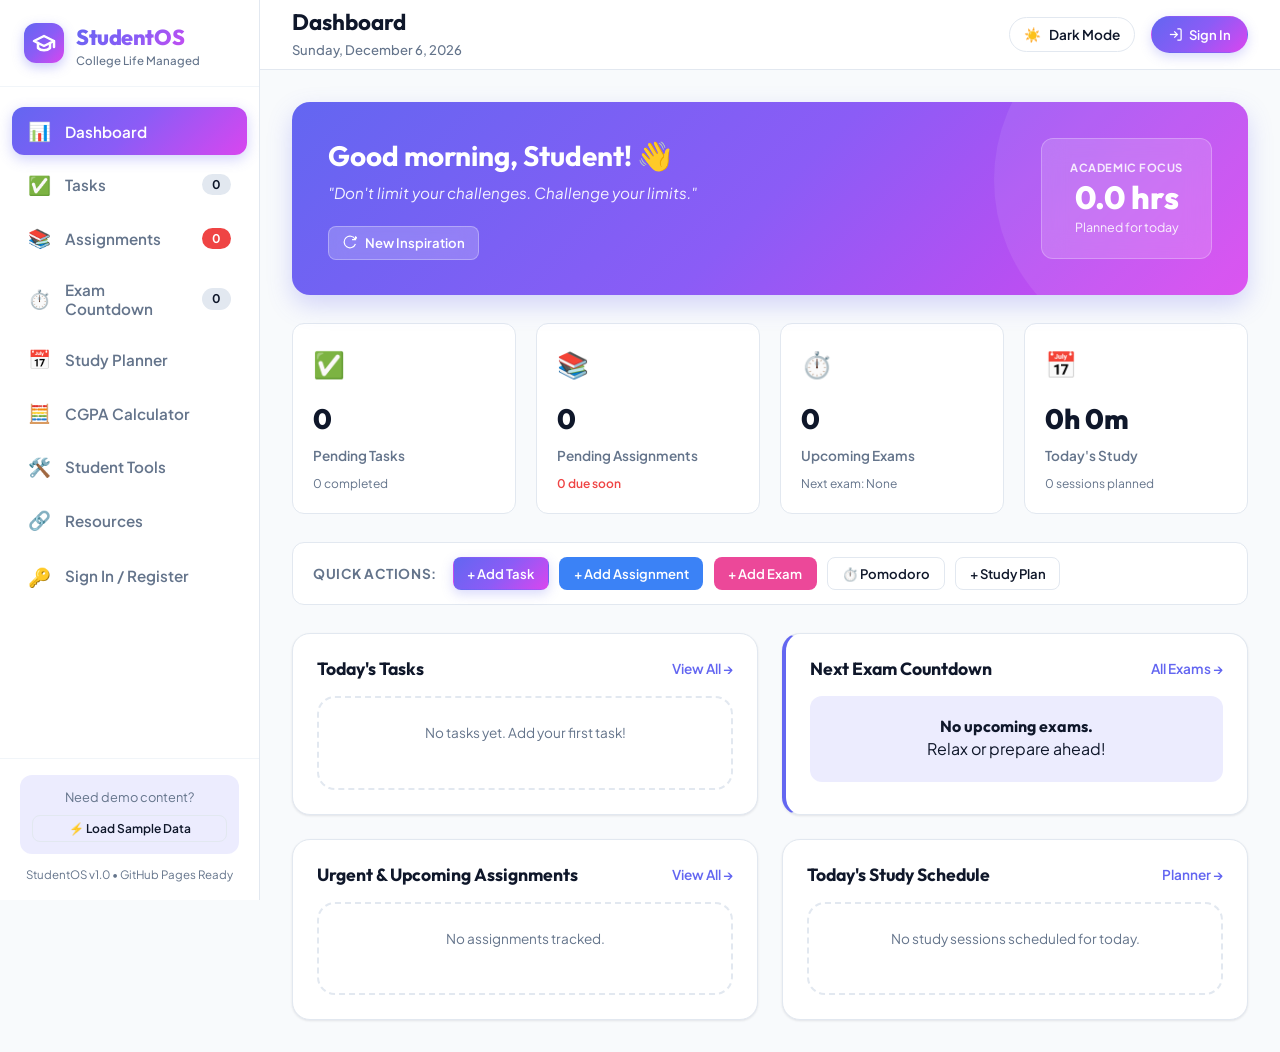
==== commit 0f83b9a4: "Add modern login and registration page with session management and user profile header" ====
--- a/index.html
+++ b/index.html
@@ -90,6 +90,12 @@
               <span class="nav-label">Resources</span>
             </button>
           </li>
+          <li>
+            <a href="login.html" class="nav-item" id="sidebarAuthLink" style="text-decoration: none;">
+              <span class="nav-icon">🔑</span>
+              <span class="nav-label" id="sidebarAuthLabel">Account / Login</span>
+            </a>
+          </li>
         </ul>
       </nav>
 
@@ -128,6 +134,8 @@
             <span class="theme-icon moon-icon">🌙</span>
             <span class="theme-text">Dark Mode</span>
           </button>
+          <!-- Dynamic Auth & User Profile Container -->
+          <div id="authHeaderContainer"></div>
         </div>
       </header>
 
--- a/style.css
+++ b/style.css
@@ -1811,3 +1811,93 @@
     gap: 0;
   }
 }
+
+/* User Profile Badge & Header Auth Styling */
+.user-profile-badge {
+  display: flex;
+  align-items: center;
+  gap: 0.65rem;
+  background: var(--bg-card-subtle);
+  border: 1px solid var(--border-color);
+  padding: 0.35rem 0.75rem 0.35rem 0.4rem;
+  border-radius: var(--radius-full);
+  transition: all var(--transition-fast);
+}
+
+.user-profile-badge:hover {
+  border-color: var(--primary);
+  box-shadow: var(--shadow-sm);
+}
+
+.user-avatar {
+  width: 32px;
+  height: 32px;
+  border-radius: 50%;
+  background: var(--gradient-brand);
+  color: #ffffff;
+  display: flex;
+  align-items: center;
+  justify-content: center;
+  font-weight: 700;
+  font-size: 0.85rem;
+  box-shadow: 0 2px 8px rgba(99, 102, 241, 0.3);
+  flex-shrink: 0;
+}
+
+.user-info-text {
+  display: flex;
+  flex-direction: column;
+  line-height: 1.25;
+}
+
+.user-name-display {
+  font-size: 0.825rem;
+  font-weight: 700;
+  color: var(--text-main);
+  max-width: 110px;
+  white-space: nowrap;
+  overflow: hidden;
+  text-overflow: ellipsis;
+}
+
+.user-role-display {
+  font-size: 0.68rem;
+  color: var(--text-muted);
+  max-width: 110px;
+  white-space: nowrap;
+  overflow: hidden;
+  text-overflow: ellipsis;
+}
+
+.btn-auth-header {
+  display: flex;
+  align-items: center;
+  gap: 0.4rem;
+  font-weight: 600;
+  text-decoration: none;
+  border-radius: var(--radius-full);
+  padding: 0.45rem 1rem;
+}
+
+.btn-logout {
+  background: transparent;
+  color: var(--text-muted);
+  border: 1px solid var(--border-color);
+  padding: 0.3rem 0.6rem;
+  border-radius: var(--radius-full);
+  font-size: 0.75rem;
+  font-weight: 600;
+  cursor: pointer;
+  display: flex;
+  align-items: center;
+  gap: 0.3rem;
+  transition: all var(--transition-fast);
+  margin-left: 0.25rem;
+}
+
+.btn-logout:hover {
+  background: var(--danger-bg);
+  color: var(--danger);
+  border-color: var(--danger);
+}
+
